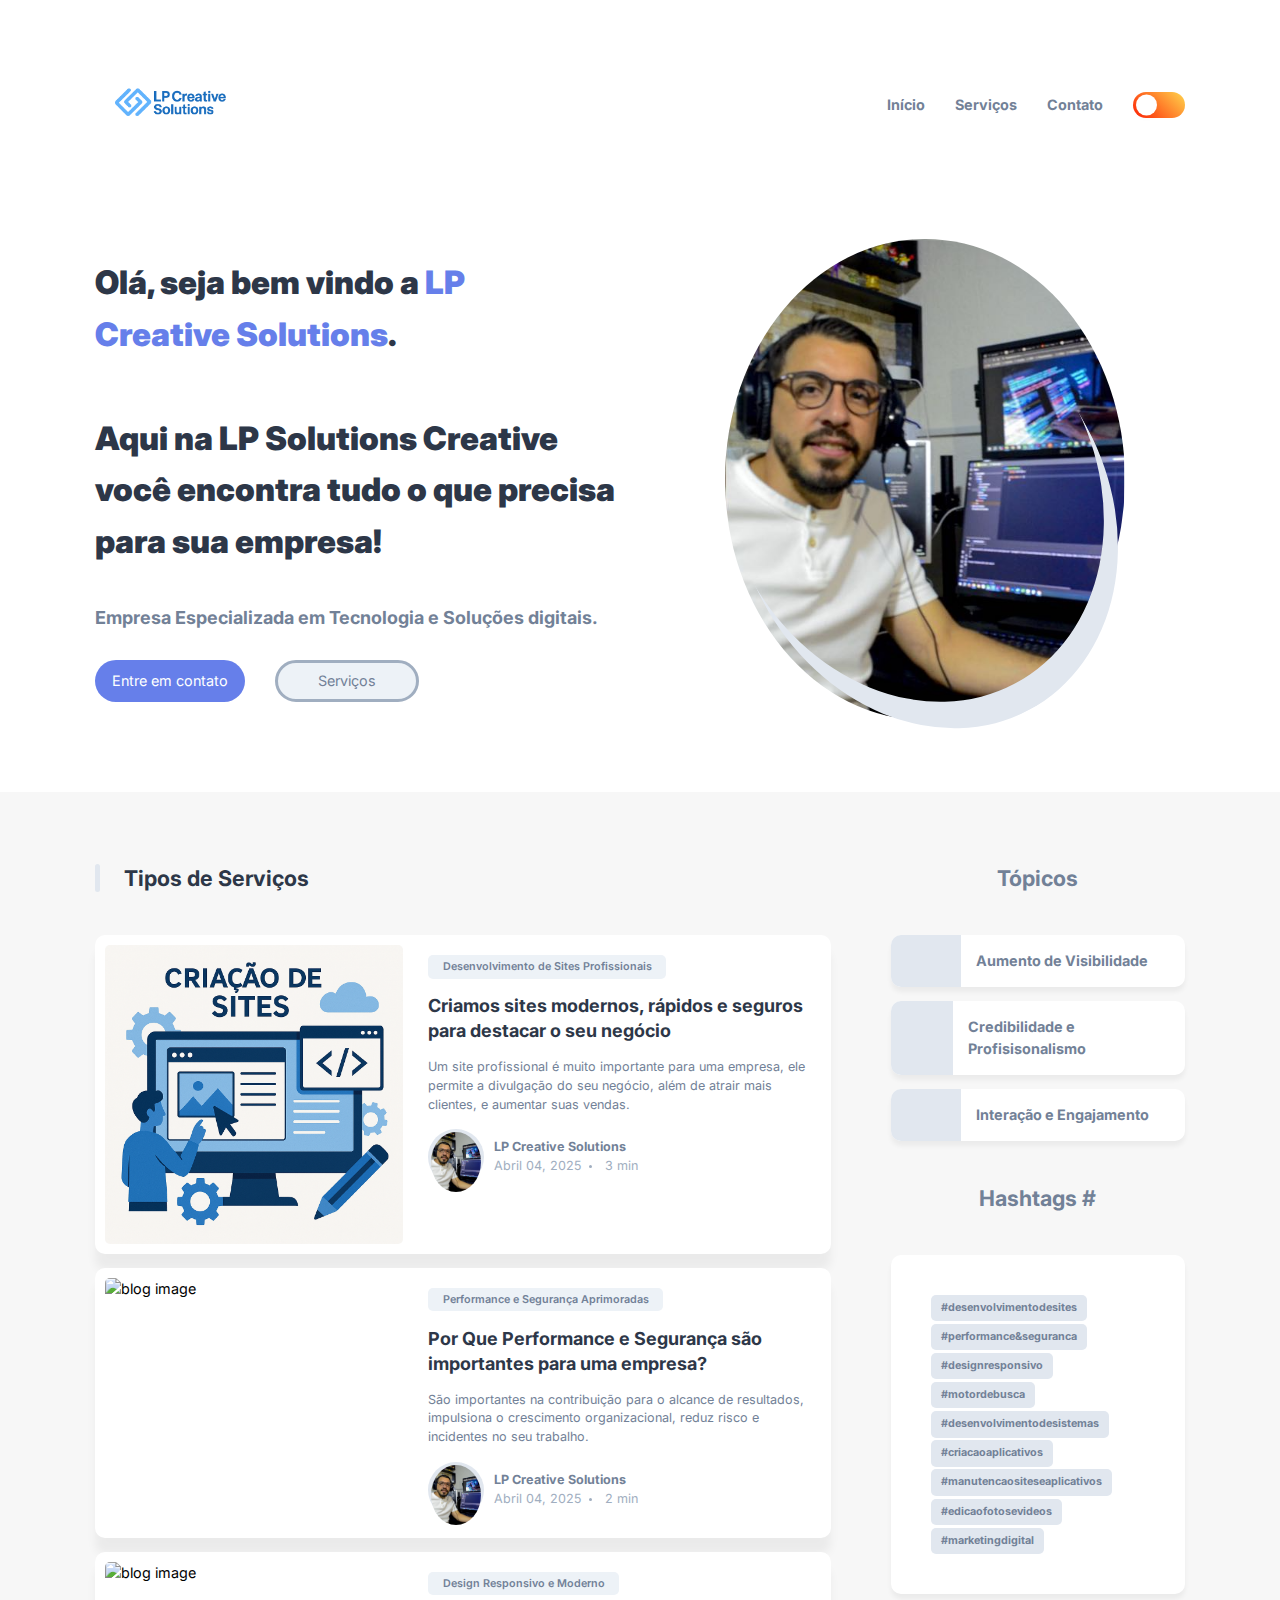
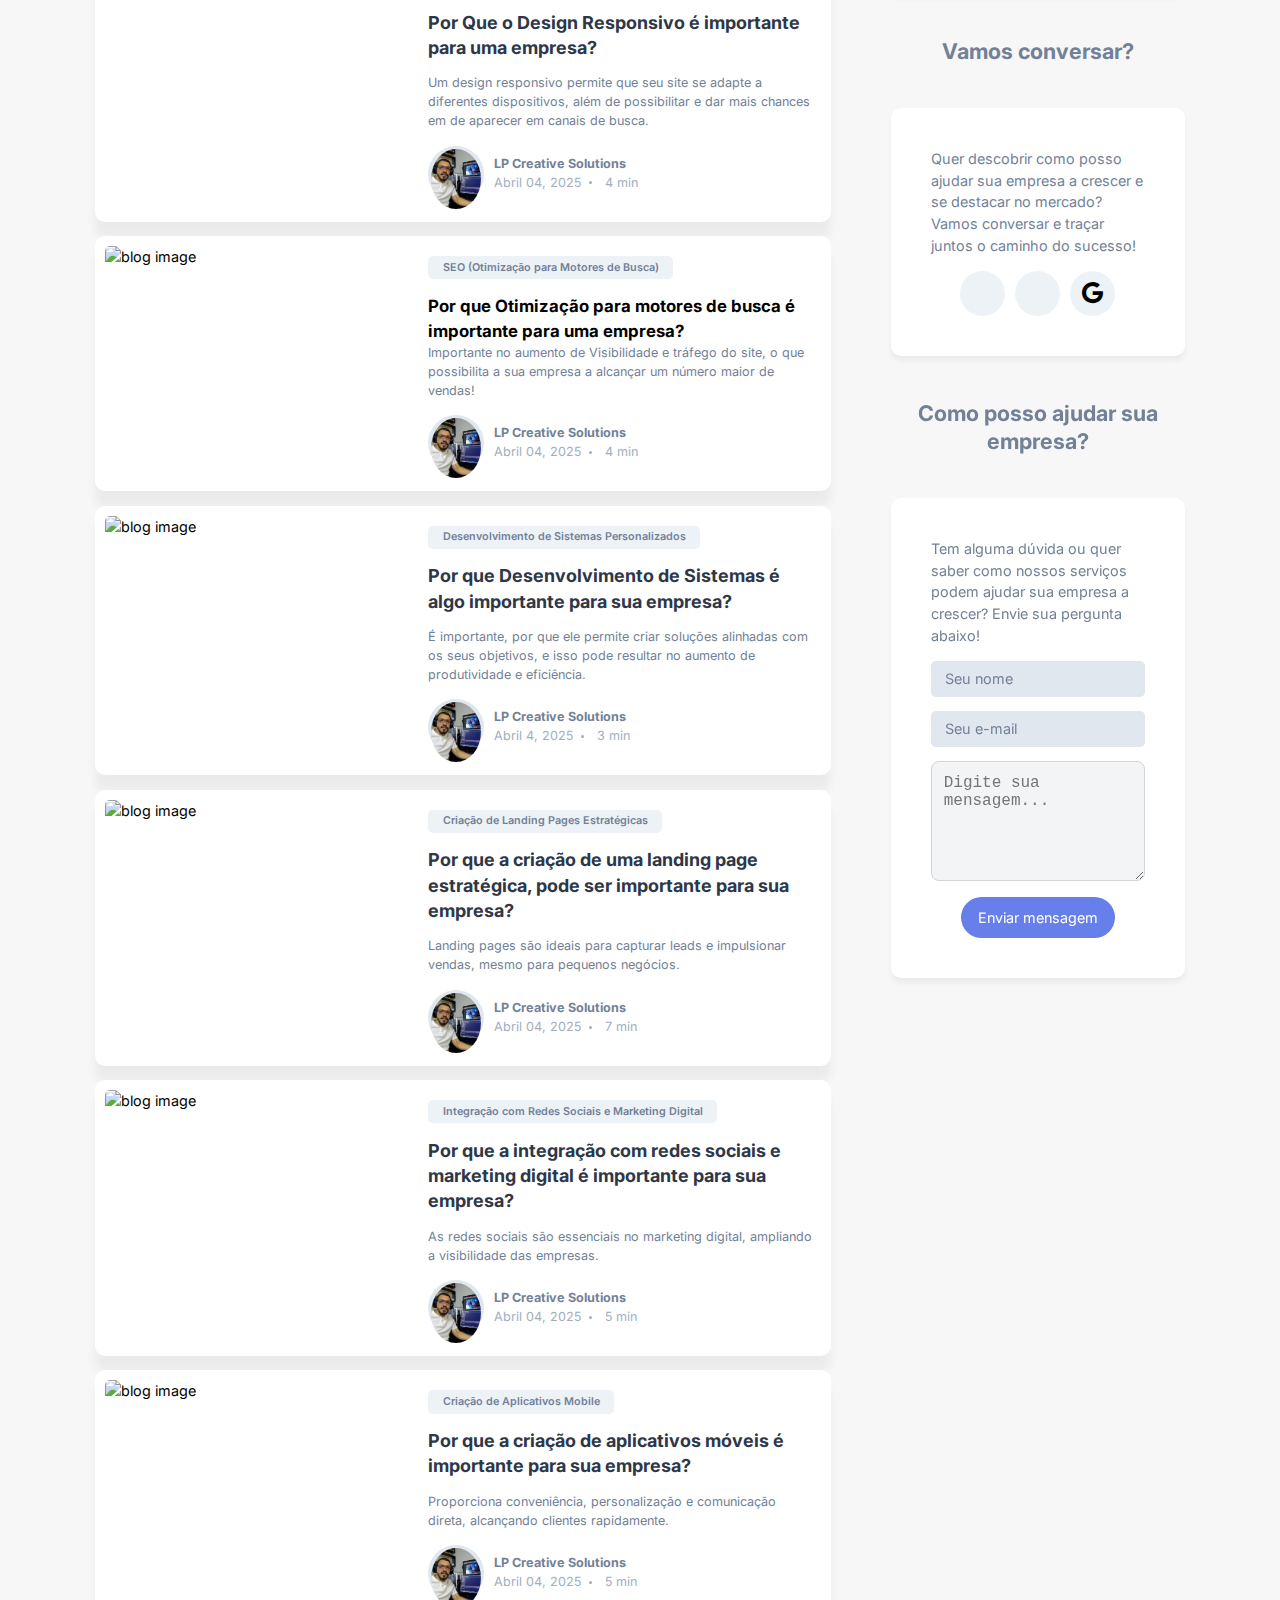
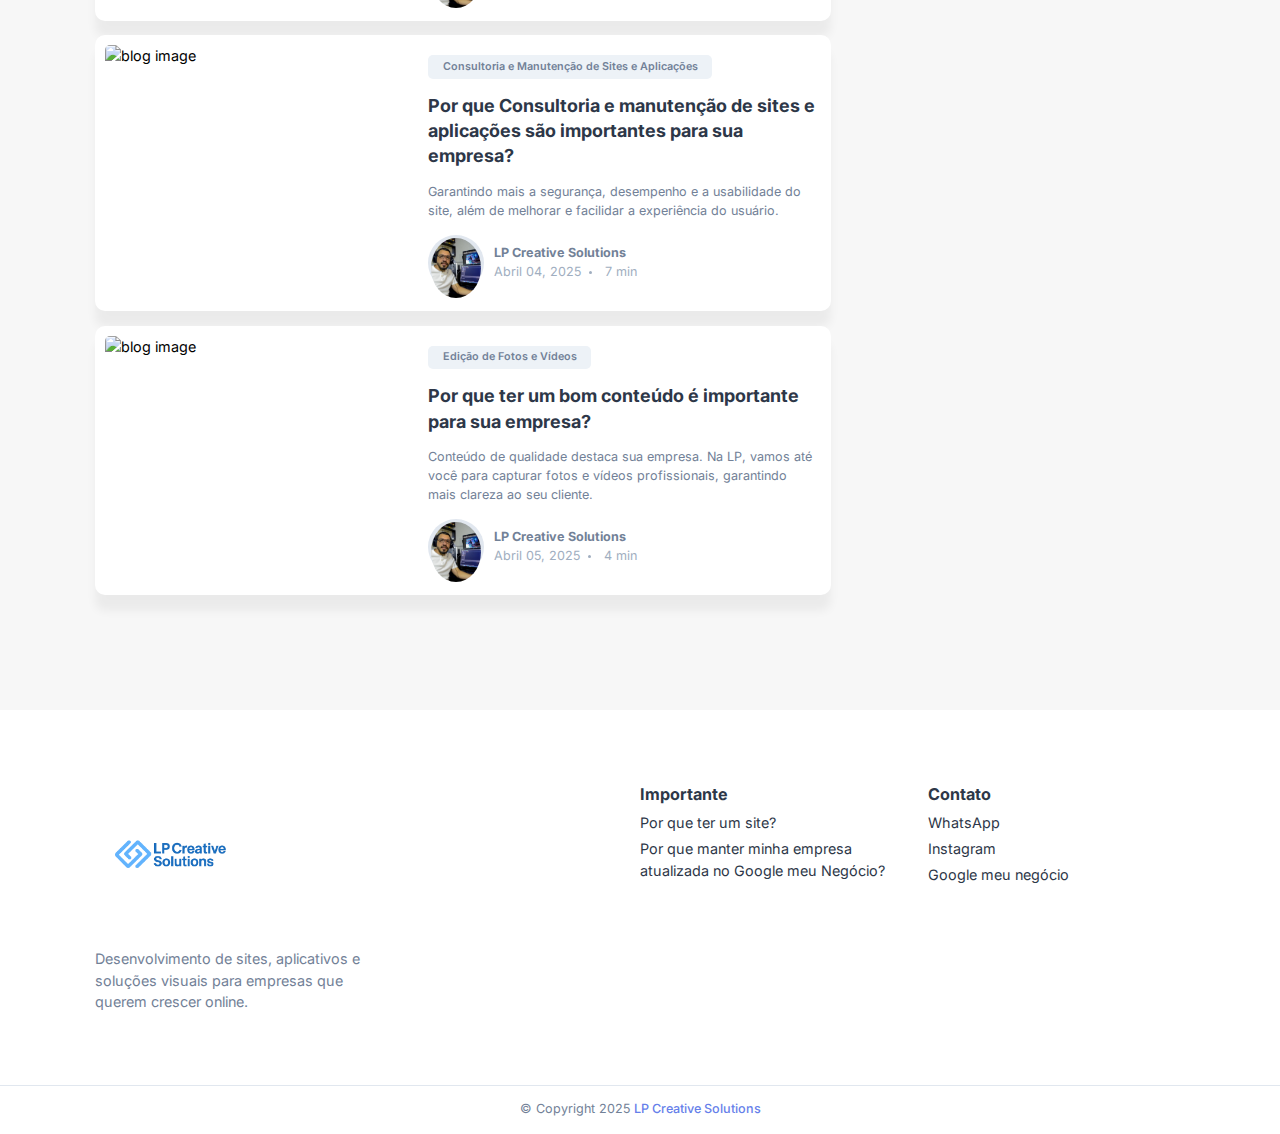
==== index.html @ 9ec331e3 "Criando pagina de mostruario" ====
<!DOCTYPE html>
<html lang="pt-br">

<head>
    <meta charset="UTF-8">
    <meta name="viewport" content="width=device-width, initial-scale=1.0">
    <title>LP Creative Solutions</title>
    <link rel="stylesheet" href="style.css">
    <link href="https://cdnjs.cloudflare.com/ajax/libs/font-awesome/6.0.0-beta3/css/all.min.css" rel="stylesheet">
</head>

<body class="light-theme">
    <header>
        <div class="container">
            <nav class="navbar">
                <a href="#">
                    <img src="lp-site.png" alt="logo" width="150" class="logo-light">
                    <img src="lp-site-black.png" alt="logo" width="150" class="logo-dark">
                </a>

                <div class="btn-group">
                    <button class="theme-btn theme-btn-mobile light">
                        <ion-icon name="moon" class="moon"></ion-icon>
                        <ion-icon name="sunny" class="sun"></ion-icon>
                    </button>

                    <button class="nav-menu-btn">
                        <ion-icon name="menu-outline"></ion-icon>
                    </button>
                </div>

                <div class="flex-wrapper">
                    <ul class="desktop-nav">
                        <li><a href="#" class="nav-link">Início</a></li>
                        <li><a href="#servicos" class="nav-link">Serviços</a></li>
                        <li><a href="#contato" class="nav-link">Contato</a></li>

                        <button class="theme-btn theme-btn-desktop light">
                            <ion-icon name="moon" class="moon"></ion-icon>
                            <ion-icon name="sunny" class="sun"></ion-icon>
                        </button>
                    </ul>

                </div>

                <div class="mobile-nav">
                    <button class="nav-close-btn">
                        <ion-icon name="close-outline"></ion-icon>
                    </button>

                    <div class="wrapper">
                        <p class="h3 nav-title">Main Menu</p>

                        <ul>
                            <li class="nav-item"><a href="#" class="nav-link">Home</a></li>
                            <li class="nav-item"><a href="servicos.html" class="nav-link">Serviços </a></li>
                            <li class="nav-item"><a href="#" class="nav-link">Contato</a></li>
                        </ul>
                    </div>

                    <div>
                        <p class="h3 nav-title">Topicos</p>

                        <ul>
                            <li class="nav-item"><a href="#" class="nav-link">Database</a></li>
                            <li class="nav-item"><a href="#" class="nav-link">Accessibility </a></li>
                            <li class="nav-item"><a href="#" class="nav-link">Web Performance</a></li>
                        </ul>
                    </div>
                </div>
            </nav>

        </div>
    </header>

    <main>
        <div class="hero">
            <div class="container">
                <div class="left">
                    <h1 class="h1">Olá, seja bem vindo a <b>LP Creative&nbsp;Solutions</b>.
                        <br>
                        <br>Aqui na LP Solutions Creative você encontra tudo o que precisa para sua empresa!
                    </h1>
                    <br>
                    <p class="h3">Empresa Especializada em Tecnologia <abbr title="Accessibility">e</abbr> Soluções
                        digitais.</p>
                    <div class="btn-group">
                        <a href="https://wa.me/5511964801185" target="_blank" class="btn btn-primary">Entre em
                            contato</a>
                        <a href="#servicos" class="btn btn-secondary">Serviços</a>
                    </div>
                </div>

                <div class="right">
                    <div class="pattern-bg"></div>
                    <div class="img-box">
                        <img src="eu.png" alt="image" class="hero-img">
                        <div class="shape shape1"></div>
                        <div class="shape shape2"></div>
                    </div>
                </div>
            </div>
        </div>

        <section id="servicos"></section>

        <script>
            document.addEventListener('DOMContentLoaded', function () {
                fetch('servicos.html')
                    .then(res => res.text())
                    .then(data => {
                        document.getElementById('servicos').innerHTML = data;
                    });
            });
        </script>
    </main>

    <section id="contato"></section>
    <script>
        document.addEventListener('DOMContentLoaded', function () {
            fetch('contato.html')
                .then(res => res.text())
                .then(data => {
                    document.getElementById('contato').innerHTML = data;
                });
        });
    </script>

    <script src="main.js"></script>

    <!-- EmailJS - biblioteca -->
    <script src="https://cdn.emailjs.com/dist/email.min.js"></script>

    <!-- EmailJS - inicialização e envio do formulário -->
    <script>
        (function () {
            emailjs.init("xAkzX3i5hm0Mjvn7F"); // Public Key
        })();

        document.addEventListener('DOMContentLoaded', function () {
            fetch('contato.html')
                .then(res => res.text())
                .then(data => {
                    document.getElementById('contato').innerHTML = data;

                    const form = document.getElementById('formContato');
                    if (form) {
                        form.addEventListener('submit', function (e) {
                            e.preventDefault();

                            emailjs.sendForm('service_ddei5ij', 'template_83zvb2d', this)
                                .then(function () {
                                    alert('Mensagem enviada com sucesso!');
                                    form.reset();
                                }, function (error) {
                                    alert('Erro ao enviar a mensagem. Tente novamente.');
                                    console.error('Erro:', error);
                                });
                        });
                    }
                });
        });

    </script>

    <script type="module" src="https://unpkg.com/ionicons@7.1.0/dist/ionicons/ionicons.esm.js"></script>
    <script nomodule src="https://unpkg.com/ionicons@7.1.0/dist/ionicons/ionicons.js"></script>
</body>

</html>
---- style.css ----
@import url('https://fonts.googleapis.com/css2?family=Inter:ital,opsz,wght@0,14..32,100..900;1,14..32,100..900&display=swap');

.light-theme{
    --background-primary: hsl(0, 0%, 100%);
    --background-secondary: hsl(0, 0%, 97%);

    --action-primary: hsl(214, 32%, 91%);
    --action-secondary: hsl(210, 38%, 95%);

    --foreground-primary: hsl(218, 23%, 23%);
    --foreground-secondary: hsl(216, 15%, 52%);
    --foreground-tertiary: hsl(214, 20%, 69%);

    --accent: hsl(229, 76%, 66%);
}

.dark-theme{
    --background-primary: hsl(218, 23%, 23%);
    --background-secondary: hsl(220, 26%, 14%);

    --action-primary: hsl(216, 15%, 52%);
    --action-secondary: hsl(218, 23%, 23%);

    --foreground-primary: hsl(210, 38%, 95%);
    --foreground-secondary: hsl(211, 25%, 84%);
    --foreground-tertiary: hsl(214, 20%, 69%);

    --accent: hsl(229, 76%, 66%);
}

:root{

    --white: hsl(0, 0%, 100%);

    --fs-base: .85rem;
    --fs-1: 1.875rem;
    --fs-2: 1.5rem;
    --fs-3: 1.25rem;
    --fs-4: .875rem;
    --fs-5: .75rem;

    --padding-y: 5rem
}

*, ::before, ::after{
    margin: 0;
    padding: 0;
    box-sizing: border-box;
    text-decoration: none;
    list-style: none;
}

img, button{ display: block; }

a, span{ display: inline-block; }

button{
    font: inherit;
    border: none;
    background: none;
    cursor: pointer;
}

html{
    font-family: "Inter", sans-serif;
    font-size: var(--fs-base);
    line-height: 1.5;
}

:focus{ outline-offset: 4px; }

::-webkit-scrollbar-thumb{
    background: var(--accent);
    border-radius: 20px;
    border: 4px solid;
}

.light-theme::-webkit-scrollbar-thumb{ border-color: hsl(0, 0%, 90%); }
.light-theme::-webkit-scrollbar-track{ border-color: hsl(0, 0%, 90%); }

.dark-theme::-webkit-scrollbar-thumb{ border-color: hsl(219, 27%, 20%); }
.dark-theme::-webkit-scrollbar-track{ border-color: hsl(219, 27%, 20%); }

.dark-theme .btn-primary:hover{ color: var(--background-primary); }

.dark-theme .blog-topic{
    background: var(--action-primary);
    color: var(--foreground-secondary);
}

.dark-theme .load-more:hover{ color: var(--white); }
.dark-theme .aside .h2 { color: var(--foreground-primary); }

.h1{
    font-size: var(--fs-1);
    font-weight: 900;
}

.h2{ font-size: var(--fs-2);}
.h3{ font-size: var(--fs-3);}
.h4{ font-size: var(--fs-4);}

    .h1, h2, .h3, .h4, .importanica-site, .paragrafo-site, .h3-importancia-site { 
        display: block;
        color: var(--foreground-primary);
    }

    .h2, .h3, .h4 { font-weight: 700;}

.text-small{ font-size: var(--fs-4);}
.text-tiny{ font-size: var(--fs-5);}

.container{
    margin-inline: auto;
    margin: auto;
    padding: 0 15px;
}

.btn{
    min-width: 10rem;
    border-radius: 180px;
}

.btn-primary{
    background: var(--accent);
    color: var(--white);
    padding: .6875rem 1.1875rem;
    transition: .5s;
}

    .btn-primary:hover{
        background: var(--foreground-secondary);
        color: var(--action-primary);
    }

.btn-secondary{
    background: var(--action-secondary);
    color: var(--foreground-secondary);
    padding: 0.5rem 1rem;
    border: 3px solid var(--foreground-tertiary);
    transition: .5s;
}

    .btn-secondary:hover{ border-color: var(--accent);}

/*HEADER*/


header{ background: var(--background-primary);}
    header .flex-wrapper{ display: none; }

    header .btn-group{
        display: flex;
        align-items: center;
        gap: 15px;
    }

.navbar{
    display: flex;
    justify-content: space-between;
    align-items: center;
    gap: 15px;
    padding: 15px 0;
}

.logo-light, .logo-dark{ display: none; }
.light-theme .logo-light, .dark-theme .logo-dark{ display: block; }

.theme-btn-mobile, .nav-menu-btn, .nav-close-btn{
    background: var(--action-secondary);
    color: var(--foreground-tertiary);
    width: 40px;
    height: 40px;
    display: flex;
    justify-content: center;
    align-items: center;
    border-radius: 50%;
    font-size: 25px;
    transition: .5s;
}

    :is(.theme-btn-mobile, .nav-menu-btn, .nav-close-btn):hover{
        background: var(--accent);
        color: var(--white);
    }

    .theme-btn-mobile ion-icon{ display: none; }
        .theme-btn-mobile.light .sun, .theme-btn-mobile.dark .moon{ display: block; }

.mobile-nav{
    position: fixed;
    inset: 0;
    background: var(--background-primary);
    padding: 70px 20px;
    overflow: auto;
    overscroll-behavior: contain;
    transform: translateX(100%);
    visibility: hidden;
    transition: .5s cubic-bezier(1, 0, 0.30, 0.70);
    z-index: 10;
}

    .mobile-nav.active{
        transform: translateX(0);
        visibility: visible;
    }
    
    .mobile-nav .wrapper{
        padding-bottom: 1.25rem;
        margin-bottom: 1.25rem;
        border-bottom: 1px solid var(--action-primary);
    }

    .mobile-nav .nav-title{ margin-bottom: 1rem; }
    .mobile-nav .nav-item{ margin-bottom: 0.5rem;}

    .mobile-nav .nav-link{
        font-size: var(--fs-3);
        color: var(--foreground-secondary);
        transition: color .5s;
    }

        .mobile-nav .nav-link:hover{ color: var(--accent);}

.nav-close-btn{
    position: absolute;
    top: 20px;
    right: 20px;
}

/*HERO */

.hero{
    background: var(--background-primary);
    padding-top: 2rem;
    padding-bottom: var(--padding-y);
    text-align: center;
}

    .hero .h1{
        margin-bottom: 1rem;
        line-height: 1.6;
    }

    .hero b{
        color: var(--accent);
        font-weight: inherit;
    }

    .hero .h3{
        color: var(--foreground-secondary);
        margin-bottom: 2rem;
    }

    .hero .btn-group{
        display: flex;
        justify-content: center;
        flex-wrap: wrap;
        gap: 15px;
        text-align: center;
    }

    .hero .right{ display: none;}

/*BLOG*/

.main{
    background: var(--background-secondary);
    padding: var(--padding-y) 0;
}

.blog .h2{
    line-height: 1.3;
    margin-bottom: 3rem;
    text-align: center;
}

.blog-card-group{ margin-bottom: 3rem; }

.blog-card{
    background: var(--background-primary);
    padding: 10px;
    margin-bottom: 1rem;
    border-radius: 10px;
    box-shadow: 0 16px 10px hsla(0, 0%, 0%, .05);
    transition: .25s ease;
}

    .blog-card:hover{
        transform: translateY(-2px);
        box-shadow: 0 10px 10px hsla(0, 0%, 0%, .1);
    }

    .blog-card .h3{
        line-height: 1.4;
        margin-bottom: 1rem;
    }

        .blog-card .h3:hover{
            text-decoration: underline;
            text-decoration-thickness: 2px;
        }

.blog-card-banner{ display: none; }
.blog-content-wrapper{ padding: 10px 5px; }

.blog-topic{
    background: var(--action-secondary);
    color: var(--foreground-secondary);
    font-weight: 600;
    padding: 0.25rem 1rem;
    border-radius: 5px;
    margin-bottom: 1rem;
}

    .blog-topic:hover{
        background: var(--foreground-secondary);
        color: var(--action-secondary);
    }

.blog-text, .profile-wrapper{ display: none; }

.blog .wrapper{
    display: flex;
    justify-content: space-between;
    align-items: center;
    flex-wrap: wrap;
    gap: 15px;
}

.blog .h4{ color: var(--foreground-secondary); }
    .blog .h4:hover { color: var(--accent); }

.blog .text-small{
    display: flex;
    align-items: center;
    gap: 5px;
    color: var(--foreground-tertiary);
}

.blog .separator{
    background: var(--foreground-tertiary);
    margin-inline: 3px;
    margin: 0 3px;
    width: 3px;
    height: 3px;
    border-radius: 3px;
}

.blog ion-icon{ --ionicon-stroke-width: 50px;}

.load-more{
    margin-inline: auto;
    margin: auto;
    background: var(--foreground-secondary);
    color: var(--background-secondary);
    padding: 0.6875rem 1.1875rem;
    transition: .5s;
}

    .load-more:hover{ background: var(--accent);}

/*ASIDE*/

.aside{ display: none; }

/*FOOTER*/

footer{ background: var(--background-primary);}

    footer .container{
        padding: var(--padding-y) 15px;
        display: grid;
        grid-template-columns: 1fr;
        gap: 30px;
    }

    footer .wrapper{ text-align: center; }

.footer-logo{ margin-bottom: 10px; }

.footer-text{
    color: var(--foreground-secondary);
    max-width: 300px;
    margin-inline: auto;
    margin: auto;
}

.footer-title{
    color: var(--foreground-primary);
    font-weight: 700;
    margin-bottom: 0.4rem;
}

.footer-link{ color: var(--foreground-primary);}
    .footer-link:hover { color: var(--accent);}

.copyright{
    color: var(--foreground-secondary);
    font-size: var(--fs-4);
    text-align: center;
    padding: 1rem;
    border-top: 1px solid var(--action-primary);
}

    .copyright a{
        color: var(--accent);
        font-weight: 500;
    }
        .copyright a:hover{ text-decoration: underline;}

/*MEDIA QUERIES*/

@media (min-width: 550px){
    :root{ --fs-base: .90rem; }

    .blog-card{
        display: grid;
        grid-template-columns: 3fr 4fr;
        gap: 20px;
    }

    .blog-card-banner{
        display: block;
        overflow: hidden;
        border-radius: 5px;
    }

    .blog-banner-img{
        width: 100%;
        height: 100%;
        object-fit: cover;
    }
}

@media (min-width: 650px){
    :root{ --fs-1: 2.25rem; }

    .container{ padding: 0 30px; }

    .navbar{ padding: 30px 0;}

    .blog .h2{
        position: relative;
        text-align: left;
        padding-left: 2rem;
    }

        .blog .h2::before{
            content: '';
            position: absolute;
            top: 0;
            left: 0;
            background: var(--action-primary);
            width: 5px;
            height: 100%;
            border-radius: 5px;
        }

        .blog .wrapper-flex{
            display: flex;
            justify-content: start;
            align-items: center;
            gap: 10px;
        }

        .blog .wrapper{
            flex-direction: column;
            align-items: start;
            gap: 0;
        }

    .blog-text, .profile-wrapper{ display: block; }

    .blog-text{
        color: var(--foreground-secondary);
        font-size: var(--fs-4);
        display: -webkit-box;
        line-clamp: 3;
        -webkit-line-clamp: 3;
        -webkit-box-orient: vertical;
        overflow: hidden;
        margin-bottom: 1rem;
    }

    .profile-wrapper{
        width: 56px;
        height: 56px;
        background: var(--action-primary);
        padding: 3px;
        border-radius: 50%;
    }

    .profile-wrapper img{ border-radius: 50%; }

    footer .container{
        padding: var(--padding-y) 30px;
        grid-template-columns: 2fr 1fr 1fr;
    }

    footer .wrapper{ text-align: left; }

    .footer-text{ margin: 0; }
}

@media (min-width: 768px){

    .container{ max-width: 800px; }
}

@media (min-width: 1024px){

    .container{ max-width: 1150px; }

    header .btn-group { display: none; }

    header .flex-wrapper{
        display: grid;
        gap: 30px;
    }

    .desktop-nav{
        display: flex;
        align-items: center;
        gap: 30px;
    }

    .desktop-nav .nav-link{
        color: var(--foreground-secondary);
        font-weight: 700;
    }

        .desktop-nav .nav-link:hover{ color: var(--accent); }

    .theme-btn-desktop{
        position: relative;
        background: var(--background-secondary);
        color: var(--white);
        width: 52px;
        height: 26px;
        display: flex;
        justify-content: center;
        align-items: center;
        gap: 10px;
        border-radius: 100px;
    }

        .theme-btn-desktop.light{ background: linear-gradient(45deg, hsl(7, 100%, 51%), hsl(46, 100%, 65%)); }
        .theme-btn-desktop.dark{ background: linear-gradient(45deg, hsl(225, 100%, 60%), hsl(296, 80%, 40%)); }

        .theme-btn-desktop::before{
            content: '';
            position: absolute;
            background: var(--white);
            width: 21px;
            height: 21px;
            border-radius: 30px;
            top: 50%;
            left: 3px;
            transform: translateY(-50%);
            box-shadow: 0 2px 10px -2px hsla(0, 0%, 0%, .05);
            z-index: 2;
        }

            .theme-btn-desktop.dark::before{ left: calc(100% - 24px); }

    .hero{ text-align: left; }

        .hero .container{
            display: grid;
            grid-template-columns: 1fr 1fr;
            align-items: center;
            gap: 50px;
        }

        .hero .btn-group{
            justify-content: start;
            gap: 30px;
        }

        .hero .right{
            position: relative;
            display: flex;
            justify-content: center;
            align-items: center;
        }

        .hero .pattern-bg{
            position: absolute;
            top: 50%;
            transform: translateY(-50%);
            width: 100%;
            height: 200px;
            background: url('https://i.postimg.cc/BbZ2cnGb/pattern.png');
            background-size: contain;
            opacity: .2;
        }

        .hero .img-box{
            position: relative;
            z-index: 2;
        }

        .hero .shape{
            position: absolute;
            top: 50%;
            left: 50%;
            border-radius: 50%;
            transform: translate(-50%, -42%) rotate(-28deg);
        }

        .hero .shape1{
            background: var(--accent);
            width: 90%;
            height: 90%;
            z-index: -1;
        }

        .hero .shape2{
            width: 92%;
            height: 92%;
            box-shadow: inset 0 -30px 0 var(--action-primary);
            z-index: 2;
        }

        .hero-img {
            width: 100%;
            max-width: 400px;
            height: auto;
            display: block;
            margin: 0 auto;
            border-radius: 50%;
        }

    .main .container{
        display: grid;
        grid-template-columns: 5fr 2fr;
        gap: 60px;
    }

    .aside{
        display: block;
        align-self: stretch;
    }

        .aside .h2{
            color: var(--foreground-secondary);
            margin-bottom: 3rem;
            text-align: center;
            line-height: 1.3;
        }

        .aside .wrapper{
            background: var(--background-primary);
            border-radius: 10px;
            padding: 40px;
            box-shadow: 0 5px 5px hsla(0, 0%, 0%, .05);
        }

    .topics{ margin-bottom: 3rem; }

    .topic-btn{
        display: flex;
        align-items: stretch;
        background: var(--background-primary);
        border-radius: 10px;
        box-shadow: 0 5px 5px hsla(0, 0%, 0%, .05);
        overflow: hidden;
    }
        .topic-btn:not(:last-child) { margin-bottom: 1rem; }

        .topic-btn .icon-box{
            font-size: 22px;
            width: 70px;
            display: flex;
            justify-content: center;
            align-items: center;
            background: var(--action-primary);
            color: var(--foreground-secondary);
            transition: .5s;
        }

            .topic-btn:hover .icon-box{
                background: var(--accent);
                color: var(--white);
            }

            .topic-btn ion-icon{ --ionic-stroke-width: 40px; }

            .topic-btn p{
                padding: 15px;
                color: var(--foreground-secondary);
                font-weight: 700;
            }

    .tags{ margin-bottom: 3rem; }

        .tags .wrapper{
            display: flex;
            flex-wrap: wrap;
            gap: 0.2rem;
        }

        .tags .hashtag{
            background: var(--action-primary);
            color: var(--foreground-secondary);
            padding: 5px 10px;
            font-size: var(--fs-5);
            font-weight: 700;
            border-radius: 5px;
            transition: .5s;
        }

            .tags .hashtag:hover{
                background: var(--foreground-secondary);
                color: var(--action-primary);
            }

    .contact{ margin-bottom: 3rem; }

        .contact p{
            color: var(--foreground-secondary);
            margin-bottom: 1rem;
        }

    .social-link{
        display: flex;
        justify-content: center;
        align-items: center;
        gap: 10px;
    }

        .social-link .icon-box{
            width: 45px;
            height: 45px;
            background: var(--action-secondary);
            border-radius: 50%;
            display: flex;
            justify-content: center;
            align-items: center;
            font-size: 22px;
        }

            .social-link .icon-box:hover{
                background: var(--accent);
                color: var(--white);
            }

        .social-link .discord{ color: hsl(235, 86%, 65%); }
        .social-link .twitter{ color: hsl(203, 89%, 53%); }
        .social-link .facebook{ color: hsl(220, 46%, 48%); }

    .newsletter{
        position: sticky;
        top: 3rem;
        margin-bottom: 98px;
    }

        .newsletter p{
            color: var(--foreground-secondary);
            margin-bottom: 1rem;
        }

        .newsletter input{
            border: none;
            background: var(--action-primary);
            display: block;
            width: 100%;
            padding: 0.5rem 1rem;
            font: inherit;
            color: var(--foreground-secondary);
            border-radius: 5px;
            margin-bottom: 1rem;
        }

            .newsletter input::placeholder { color: inherit; }
            .newsletter input:focus{
                outline: 2px solid;
                outline-offset: 0;
            }

        .newsletter .btn-primary{
            margin-inline: auto;
            margin: auto;
        }
        
    .footer-title{ font-size: 1.125rem; }
    .footer-link{ margin-bottom: .3rem; }
}

/* Define a cor preta para todos os ícones */
.social-link a ion-icon,
.social-link a i {
    color: black; 
}

.social-link a {
    background: none;
    border: none;
    padding: 0;
    text-decoration: none;
}

.social-link a:hover {
    color: black;
}

input,
textarea {
  width: 100%;
  padding: 12px;
  border: 1px solid #d1d5db;
  border-radius: 8px;
  background-color: #f3f4f6;
  font-size: 16px;
  margin-bottom: 10px;
  box-sizing: border-box;
  resize: vertical; /* permite redimensionar verticalmente, mas não horizontalmente */
}

textarea {
  min-height: 120px; /* altura inicial */
  max-height: 200px; /* limita o quanto pode aumentar */
}
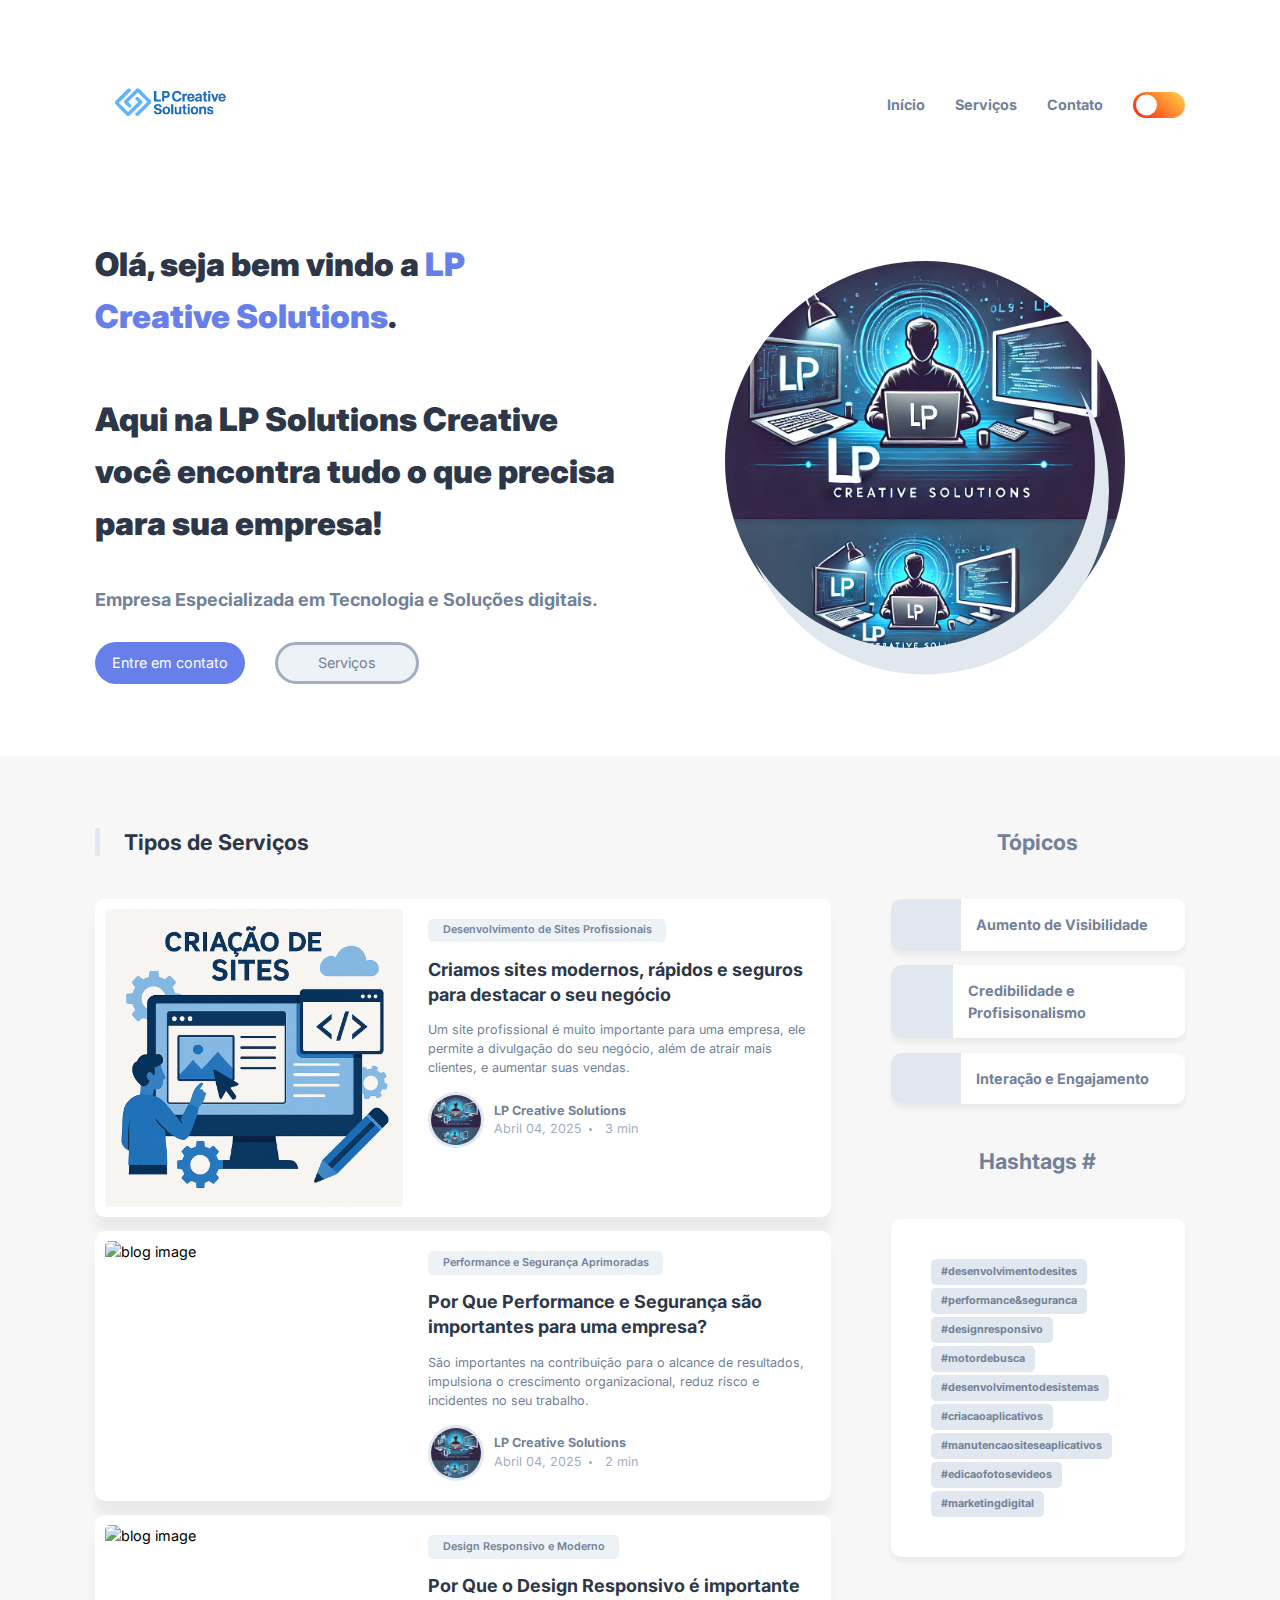
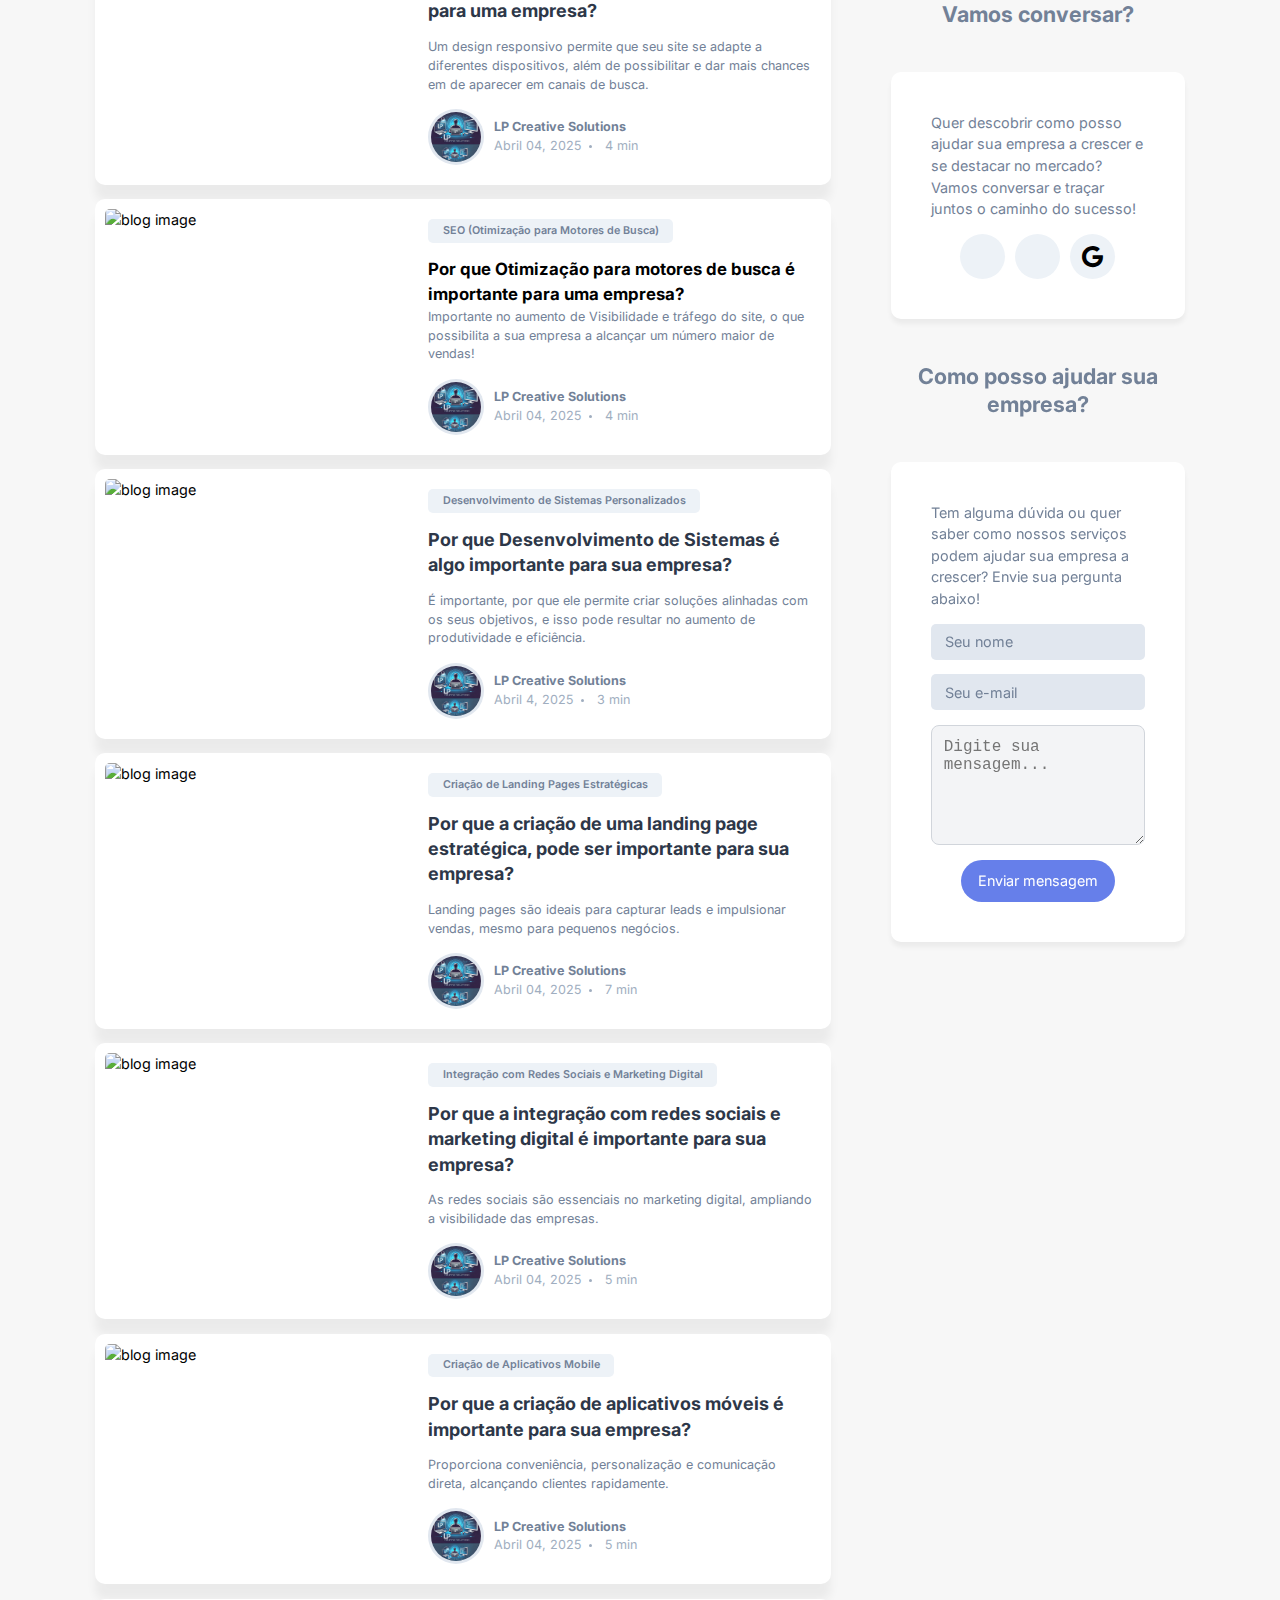
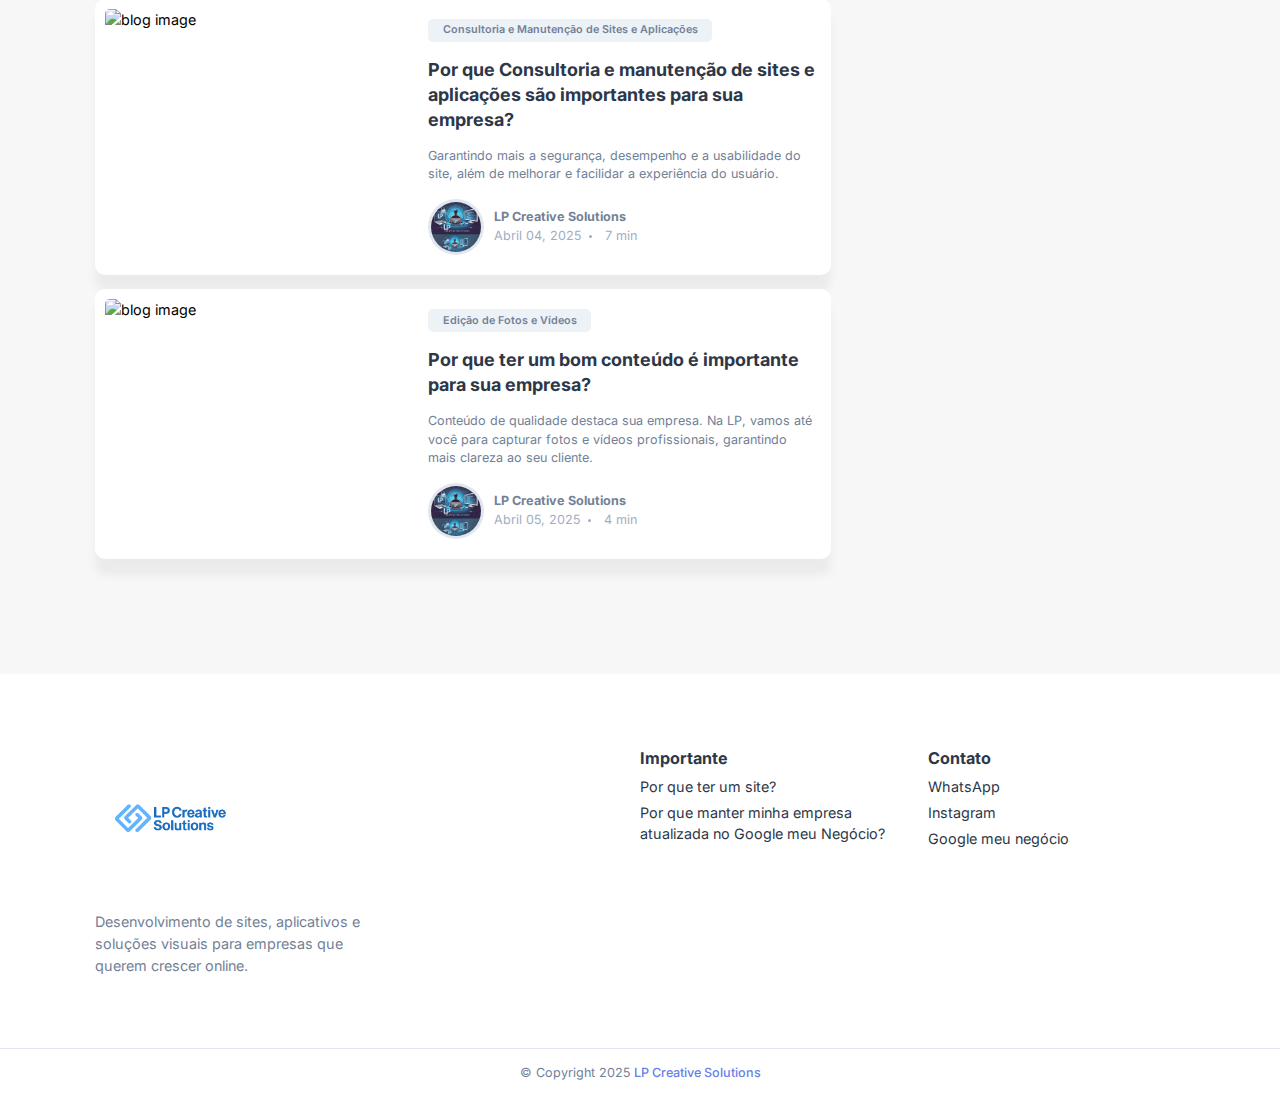
==== commit fdec7ba2: "Alterando a imagem do meu site, trocando minha foto pela logo." ====
--- a/index.html
+++ b/index.html
@@ -94,7 +94,7 @@
                 <div class="right">
                     <div class="pattern-bg"></div>
                     <div class="img-box">
-                        <img src="eu.png" alt="image" class="hero-img">
+                        <img src="logo-lp.jpg" alt="image" class="hero-img">
                         <div class="shape shape1"></div>
                         <div class="shape shape2"></div>
                     </div>
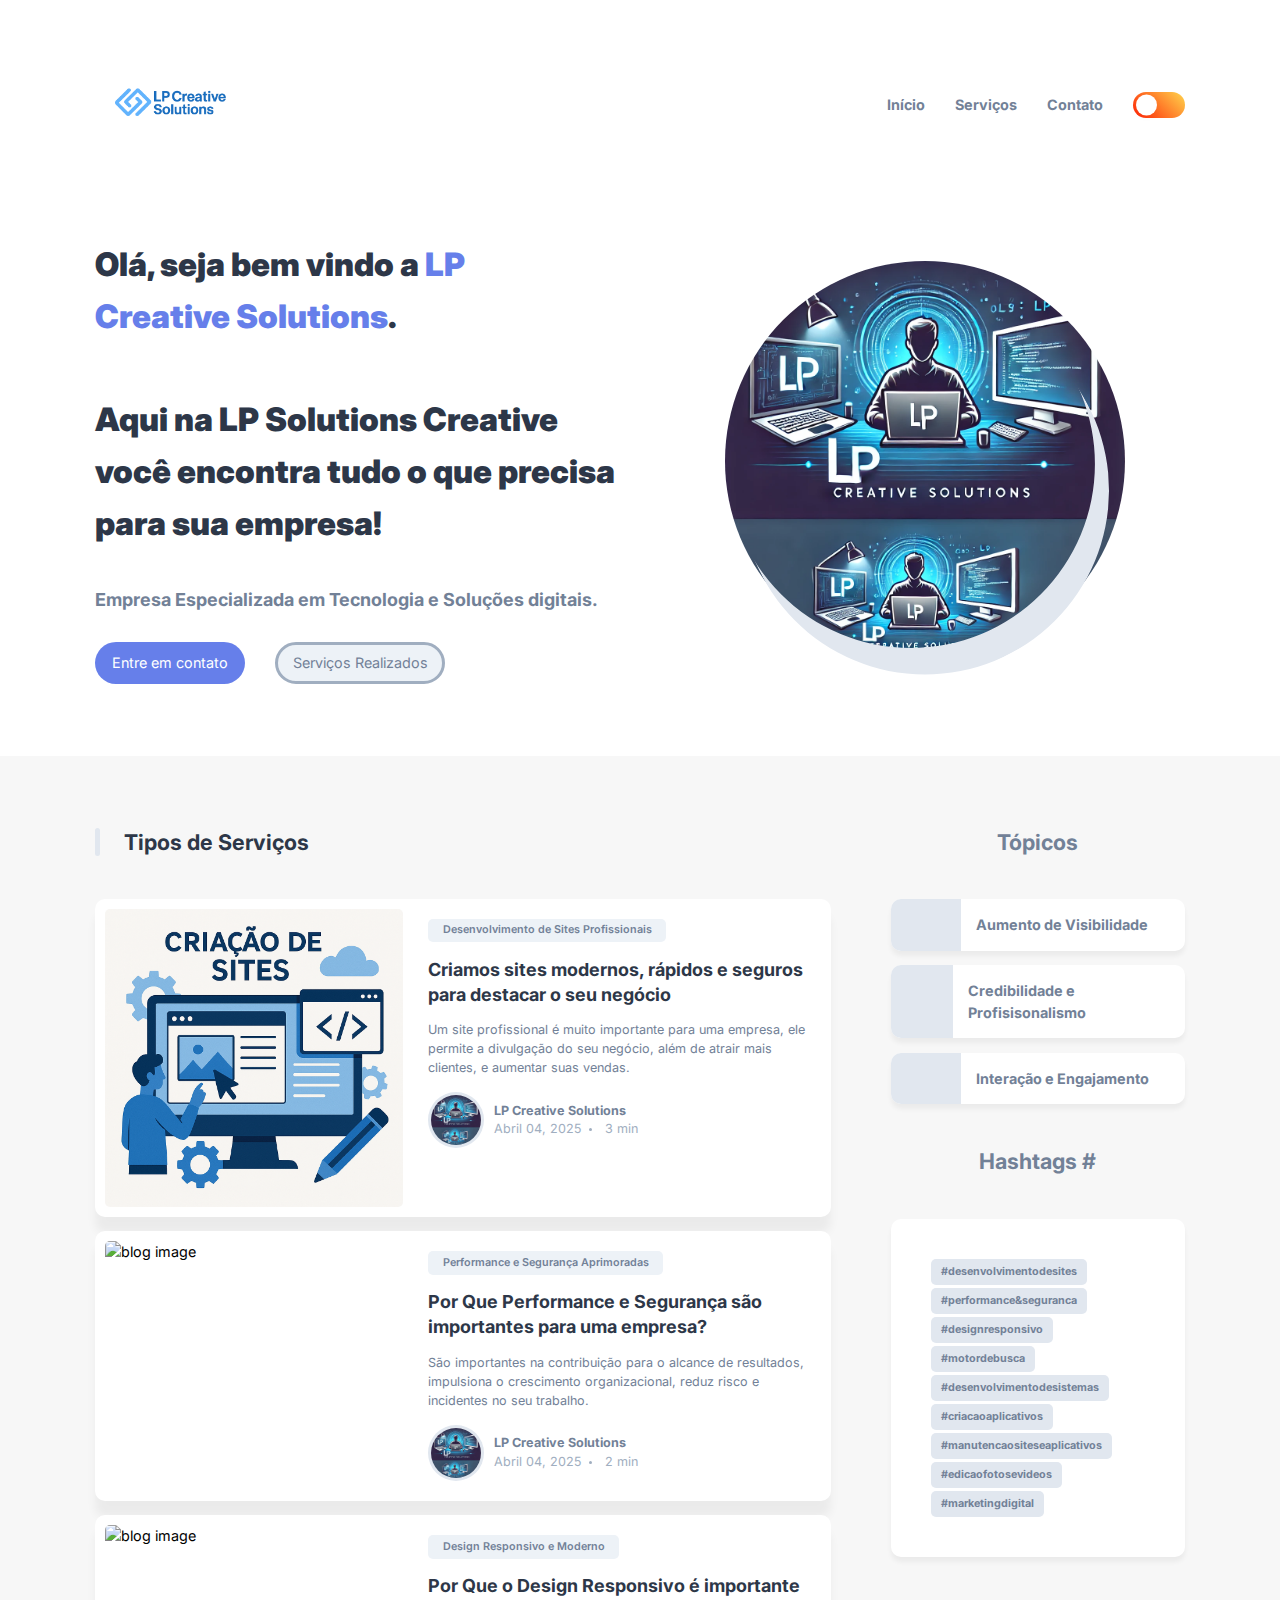
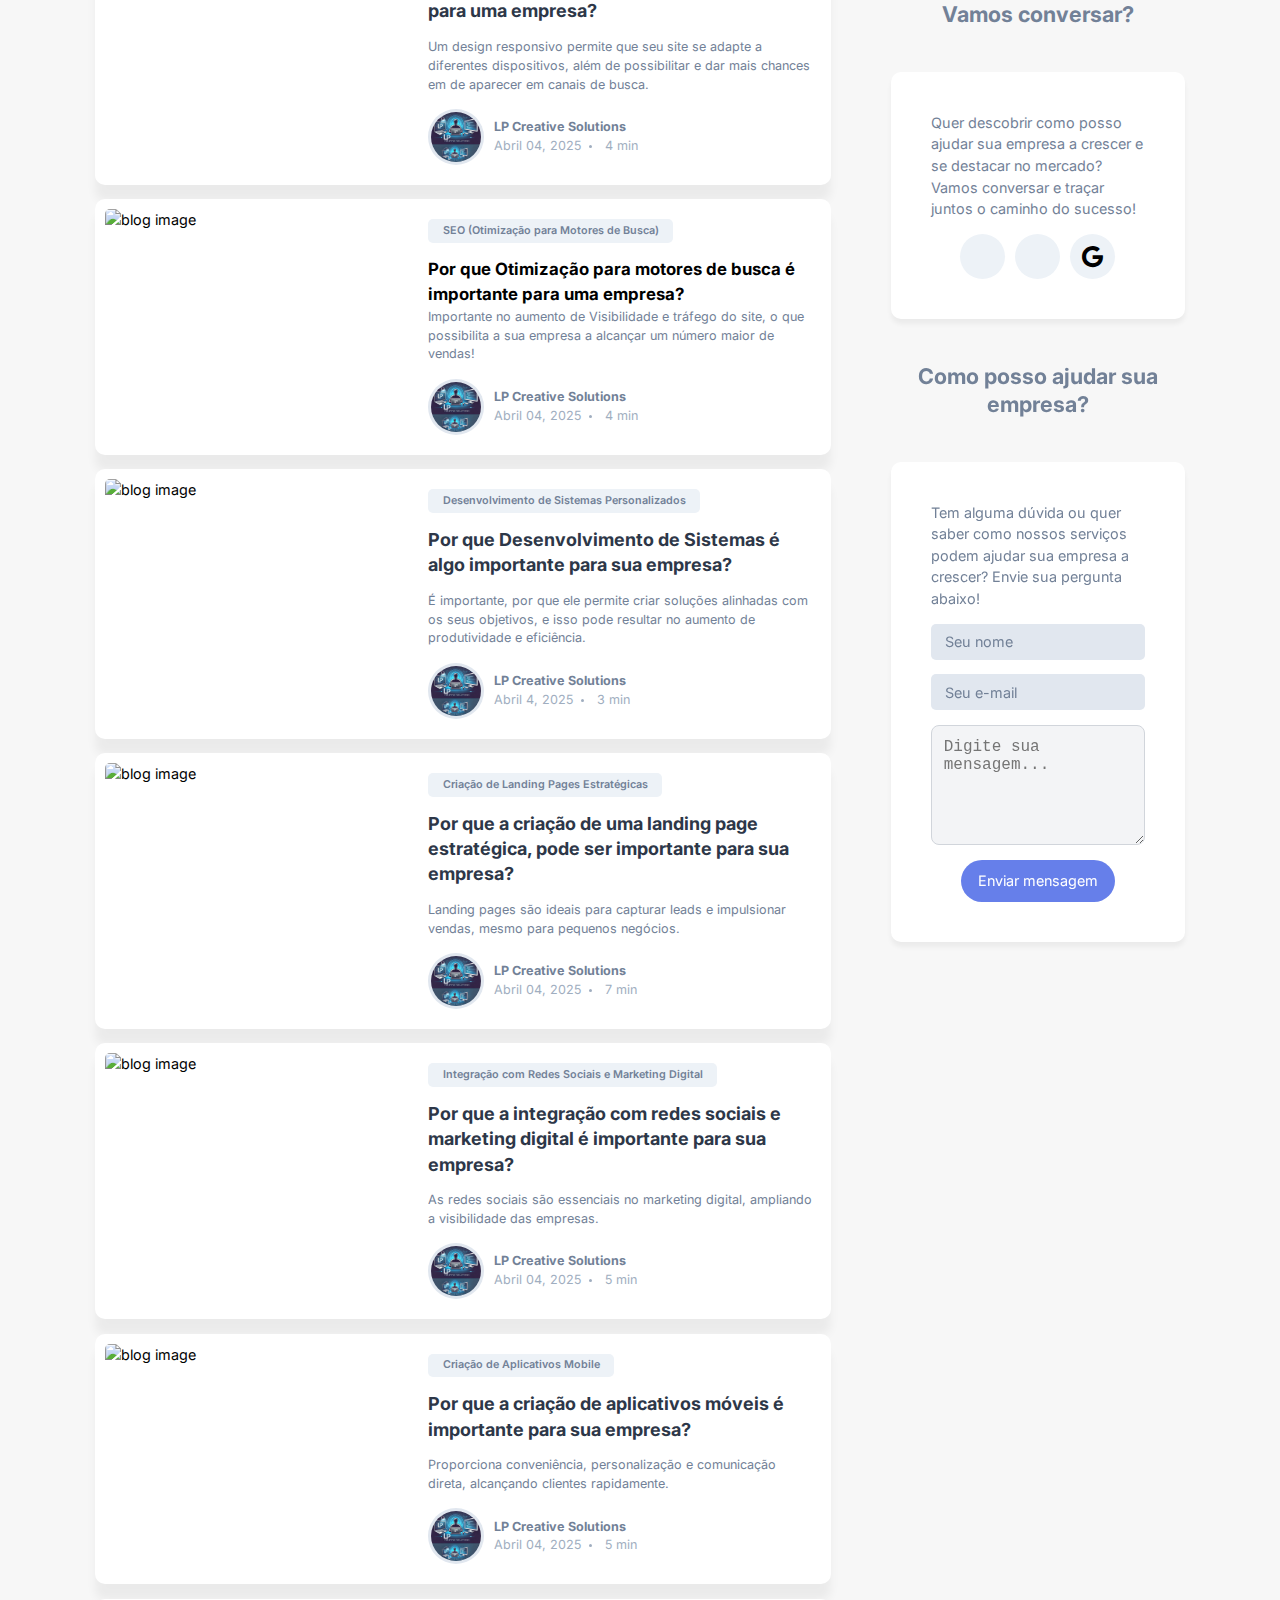
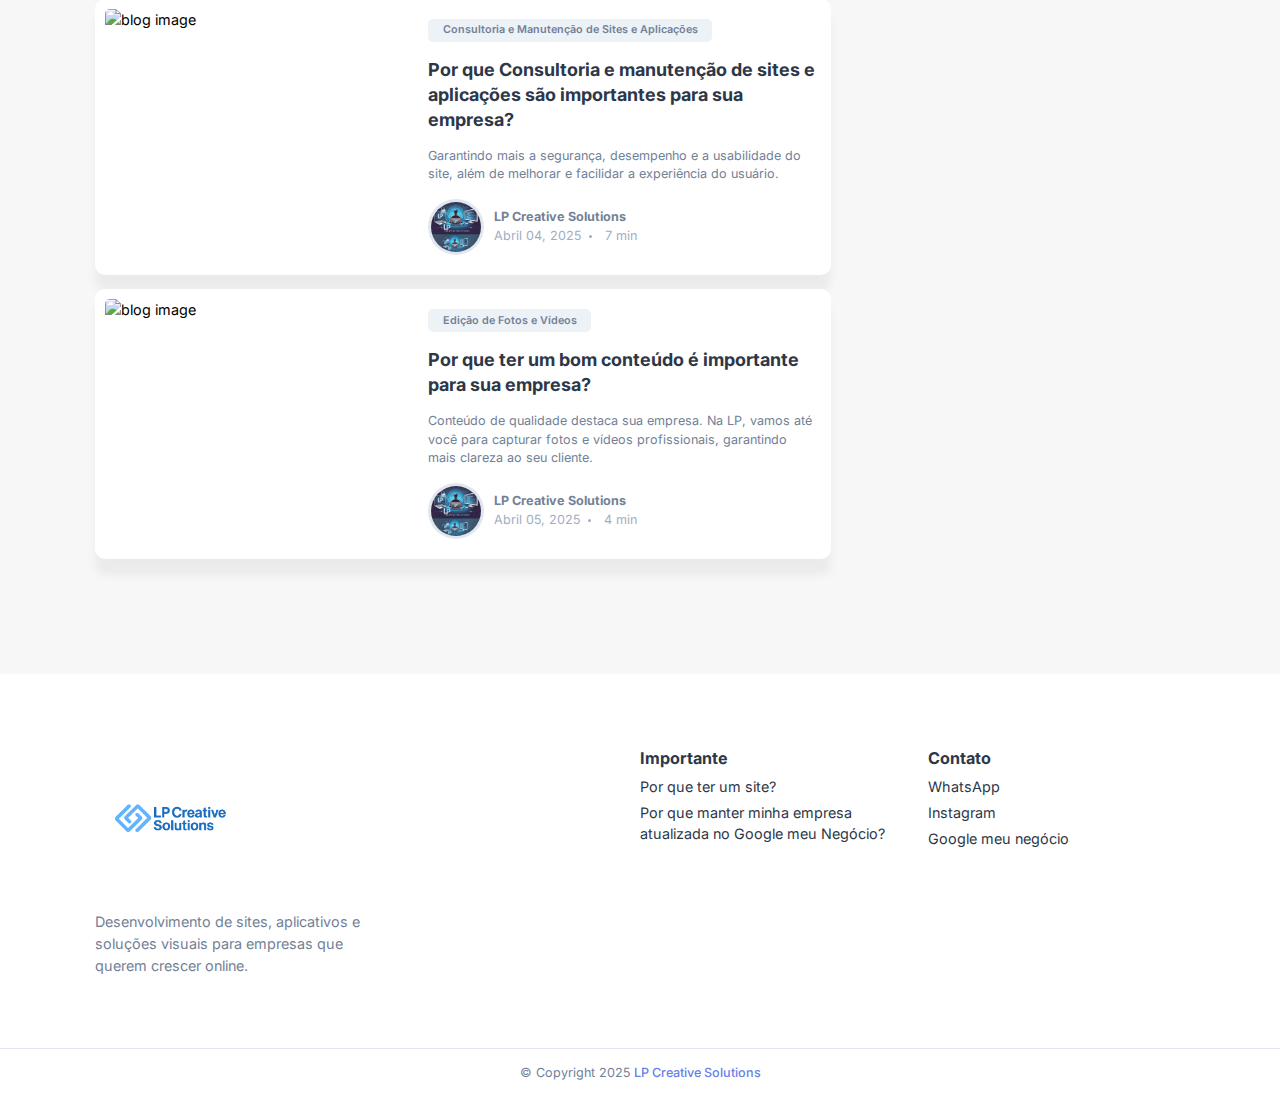
==== commit b03403fe: "Criando tela de portifolio para apresentar aos clientes." ====
--- a/index.html
+++ b/index.html
@@ -87,7 +87,7 @@
                     <div class="btn-group">
                         <a href="https://wa.me/5511964801185" target="_blank" class="btn btn-primary">Entre em
                             contato</a>
-                        <a href="#servicos" class="btn btn-secondary">Serviços</a>
+                        <a href="portifolio.html" class="btn btn-secondary">Serviços Realizados</a>
                     </div>
                 </div>
 
--- a/style.css
+++ b/style.css
@@ -821,4 +821,50 @@
 textarea {
   min-height: 120px; /* altura inicial */
   max-height: 200px; /* limita o quanto pode aumentar */
-}+}
+
+.portfolio-gallery {
+    display: grid;
+    grid-template-columns: repeat(auto-fit, minmax(250px, 1fr));
+    gap: 40px;
+    padding: 50px;
+    justify-items: center;
+    align-items: center;
+}
+
+.portfolio-item {
+    text-align: center;
+    transition: transform 0.3s ease;
+}
+
+.portfolio-item:hover {
+    transform: scale(1.05);
+}
+
+.portfolio-img {
+    width: 200px;
+    height: 200px;
+    object-fit: cover;
+    border-radius: 50%; /* Deixa redondo */
+    box-shadow: 0 4px 8px rgba(0, 0, 0, 0.2);
+    transition: box-shadow 0.3s ease;
+}
+
+.portfolio-img:hover {
+    box-shadow: 0 8px 16px rgba(0, 0, 0, 0.3);
+}
+
+.portfolio-link {
+    display: inline-block;
+    margin-top: 15px;
+    padding: 8px 20px;
+    background-color: #007BFF;
+    color: white;
+    text-decoration: none;
+    border-radius: 20px;
+    transition: background-color 0.3s;
+}
+
+.portfolio-link:hover {
+    background-color: #0056b3;
+}
